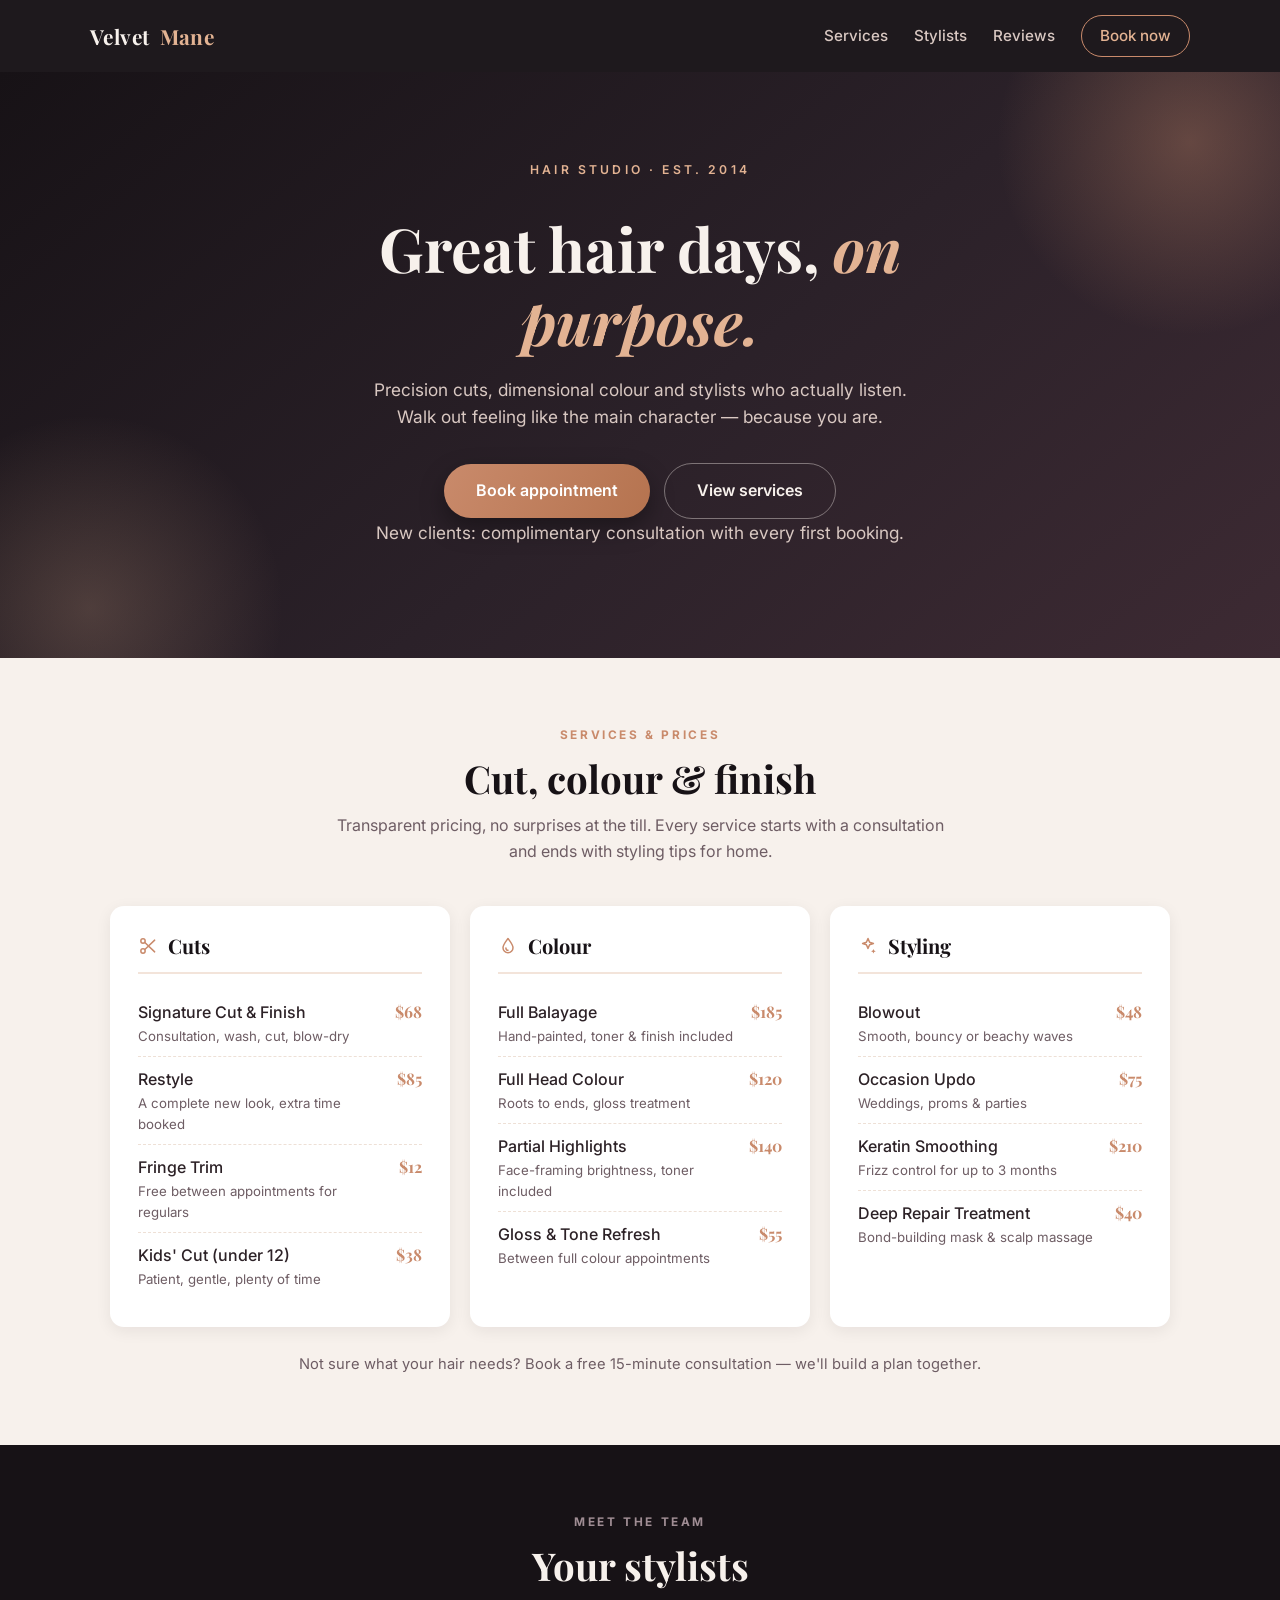
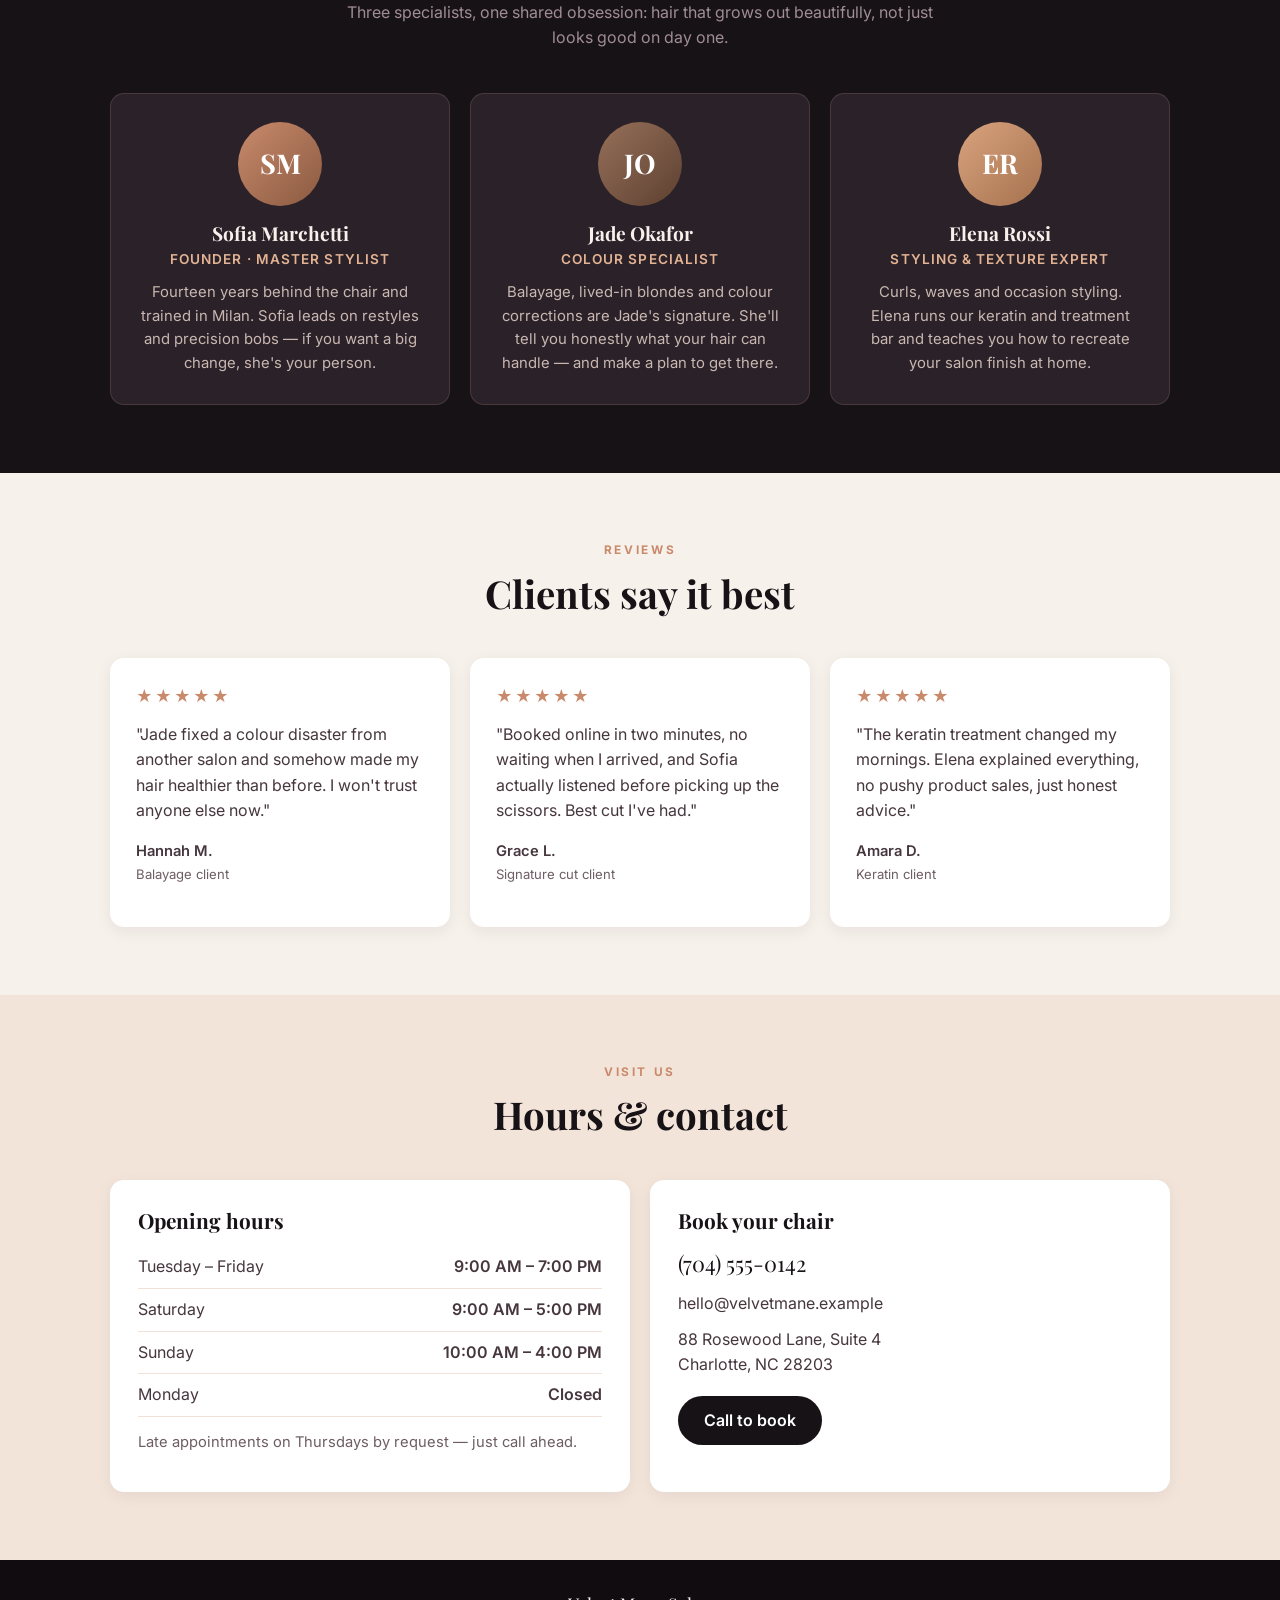
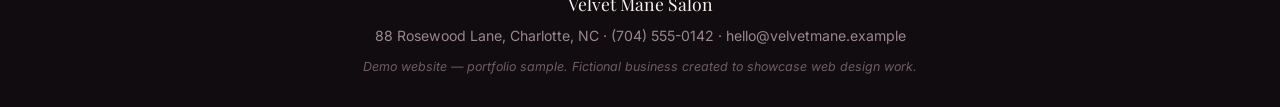
==== salon.html @ 2e72b4f2 "Add files via upload" ====
<!DOCTYPE html>
<html lang="en">
<head>
<meta charset="UTF-8">
<meta name="viewport" content="width=device-width, initial-scale=1.0">
<title>Velvet Mane Salon — Hair Studio</title>
<link rel="preconnect" href="https://fonts.googleapis.com">
<link href="https://fonts.googleapis.com/css2?family=Playfair+Display:wght@500;600;700&family=Inter:wght@400;500;600&display=swap" rel="stylesheet">
<style>
  :root{
    --ink:#171216; --ink-2:#221a20; --panel:#2b2129;
    --rose:#c98a6b; --rose-light:#e3b393; --rose-pale:#f3e4da;
    --cream:#f7f1ec; --muted:#a08d94; --muted-dark:#6e5d64;
    --radius:14px;
  }
  *{margin:0;padding:0;box-sizing:border-box}
  html{scroll-behavior:smooth}
  body{font-family:'Inter',system-ui,-apple-system,'Segoe UI',sans-serif;background:var(--cream);color:#2c2126;line-height:1.6}
  h1,h2,h3{font-family:'Playfair Display',Georgia,'Times New Roman',serif;line-height:1.2;color:var(--ink)}
  .wrap{max-width:1100px;margin:0 auto;padding:0 20px}
  a{text-decoration:none}

  /* Nav */
  header{position:sticky;top:0;z-index:50;background:rgba(23,18,22,.97)}
  .nav{display:flex;align-items:center;justify-content:space-between;padding:15px 0}
  .logo{display:flex;align-items:center;gap:10px;color:var(--cream);font-family:'Playfair Display',Georgia,serif;font-size:1.3rem;font-weight:700;letter-spacing:.02em}
  .logo .amp{color:var(--rose-light)}
  .nav-links{display:flex;gap:26px;align-items:center}
  .nav-links a{color:#d9c8c2;font-size:.95rem;font-weight:500}
  .nav-links a:hover{color:var(--rose-light)}
  .nav-cta{border:1.5px solid var(--rose);color:var(--rose-light) !important;padding:8px 18px;border-radius:999px;font-weight:600;transition:background .15s ease,color .15s ease}
  .nav-cta:hover{background:var(--rose);color:#fff !important}

  /* Hero */
  .hero{background:linear-gradient(140deg,#171216 0%,#2b2129 55%,#3d2a33 100%);color:var(--cream);padding:88px 0 80px;text-align:center;position:relative;overflow:hidden}
  .hero::before{content:"";position:absolute;top:-140px;right:-120px;width:420px;height:420px;border-radius:50%;background:radial-gradient(circle,rgba(201,138,107,.35),transparent 65%);pointer-events:none}
  .hero::after{content:"";position:absolute;bottom:-160px;left:-120px;width:420px;height:420px;border-radius:50%;background:radial-gradient(circle,rgba(227,179,147,.22),transparent 65%);pointer-events:none}
  .hero .kicker{letter-spacing:.26em;text-transform:uppercase;font-size:.76rem;color:var(--rose-light);font-weight:600}
  .hero h1{color:var(--cream);font-size:clamp(2.4rem,6vw,3.8rem);margin:16px auto 18px;max-width:700px}
  .hero h1 em{font-style:italic;color:var(--rose-light)}
  .hero p{max-width:540px;margin:0 auto 32px;color:#d9c8c2;font-size:1.08rem}
  .btn{display:inline-block;padding:14px 32px;border-radius:999px;font-weight:600;font-size:1rem;transition:transform .15s ease,background .15s ease,border-color .15s ease}
  .btn-primary{background:linear-gradient(120deg,var(--rose),#b5734f);color:#fff;box-shadow:0 10px 24px rgba(0,0,0,.35)}
  .btn-primary:hover{transform:translateY(-2px);background:linear-gradient(120deg,#b5734f,var(--rose))}
  .btn-ghost{border:1.5px solid rgba(247,241,236,.4);color:var(--cream);margin-left:10px}
  .btn-ghost:hover{border-color:var(--cream);transform:translateY(-2px)}
  .hero-note{margin-top:22px;font-size:.88rem;color:var(--muted)}

  section{padding:68px 0}
  .section-head{text-align:center;max-width:620px;margin:0 auto 42px}
  .section-head .kicker{letter-spacing:.22em;text-transform:uppercase;font-size:.74rem;color:var(--rose);font-weight:700}
  .section-head h2{font-size:clamp(1.8rem,4vw,2.4rem);margin:10px 0 12px}
  .section-head p{color:var(--muted-dark)}

  /* Services */
  .services-grid{display:grid;grid-template-columns:repeat(3,1fr);gap:20px}
  .service-col{background:#fff;border-radius:var(--radius);padding:28px;box-shadow:0 4px 16px rgba(23,18,22,.07)}
  .service-col h3{font-size:1.25rem;padding-bottom:14px;margin-bottom:16px;border-bottom:2px solid var(--rose-pale);display:flex;align-items:center;gap:10px}
  .service-col h3 svg{flex:none}
  .service-row{display:flex;justify-content:space-between;align-items:baseline;gap:12px;padding:9px 0;border-bottom:1px dashed #eee0d6}
  .service-row:last-child{border-bottom:none}
  .service-row .name{font-weight:500}
  .service-row .desc{display:block;font-weight:400;font-size:.83rem;color:var(--muted-dark)}
  .service-row .price{font-family:'Playfair Display',Georgia,serif;font-weight:700;color:var(--rose);white-space:nowrap}
  .service-note{text-align:center;margin-top:26px;color:var(--muted-dark);font-size:.92rem}

  /* Stylists */
  .stylists-sec{background:var(--ink);color:var(--cream)}
  .stylists-sec .section-head h2{color:var(--cream)}
  .stylists-sec .section-head p{color:var(--muted)}
  .stylists-grid{display:grid;grid-template-columns:repeat(3,1fr);gap:20px}
  .stylist{background:var(--panel);border:1px solid rgba(227,179,147,.16);border-radius:var(--radius);padding:28px;text-align:center}
  .avatar{width:84px;height:84px;border-radius:50%;margin:0 auto 16px;display:flex;align-items:center;justify-content:center;font-family:'Playfair Display',Georgia,serif;font-size:1.7rem;font-weight:700;color:#fff}
  .av-1{background:linear-gradient(135deg,#c98a6b,#8a5a41)}
  .av-2{background:linear-gradient(135deg,#96705a,#5d4030)}
  .av-3{background:linear-gradient(135deg,#d9a37e,#a5714e)}
  .stylist h3{color:var(--cream);font-size:1.2rem}
  .stylist .role{color:var(--rose-light);font-size:.85rem;font-weight:600;letter-spacing:.08em;text-transform:uppercase;margin:4px 0 10px}
  .stylist p{color:#c9b8b1;font-size:.93rem}

  /* Reviews */
  .reviews-grid{display:grid;grid-template-columns:repeat(3,1fr);gap:20px}
  .review{background:#fff;border-radius:var(--radius);padding:26px;box-shadow:0 4px 16px rgba(23,18,22,.07)}
  .stars{color:var(--rose);letter-spacing:2px}
  .review p{margin:12px 0 16px;color:#46363d}
  .review .who{font-weight:600;font-size:.92rem}
  .review .who span{display:block;font-weight:400;color:var(--muted-dark);font-size:.82rem}

  /* Contact / hours */
  .contact-sec{background:var(--rose-pale)}
  .contact-grid{display:grid;grid-template-columns:1fr 1fr;gap:20px}
  .contact-card{background:#fff;border-radius:var(--radius);padding:28px;box-shadow:0 4px 16px rgba(23,18,22,.06)}
  .contact-card h3{font-size:1.3rem;margin-bottom:14px}
  .hours{width:100%;border-collapse:collapse}
  .hours td{padding:8px 0;border-bottom:1px solid #f0e2d8;color:#46363d}
  .hours td:last-child{text-align:right;font-weight:600}
  .contact-card p{color:#46363d;margin-bottom:10px}
  .contact-card .big{font-family:'Playfair Display',Georgia,serif;font-size:1.35rem;color:var(--ink)}
  .btn-dark{display:inline-block;margin-top:8px;background:var(--ink);color:#fff;padding:12px 26px;border-radius:999px;font-weight:600;transition:background .15s ease,transform .15s ease}
  .btn-dark:hover{background:var(--rose);transform:translateY(-2px)}

  footer{background:#100c0f;color:#9a878c;padding:30px 0;text-align:center;font-size:.88rem}
  footer .fname{font-family:'Playfair Display',Georgia,serif;color:var(--cream);font-size:1.1rem;margin-bottom:6px}
  footer .demo{margin-top:10px;font-size:.78rem;color:#6f5d63;font-style:italic}

  @media (max-width:820px){
    .services-grid,.stylists-grid,.reviews-grid{grid-template-columns:1fr 1fr}
    .contact-grid{grid-template-columns:1fr}
  }
  @media (max-width:560px){
    .nav-links a:not(.nav-cta){display:none}
    .services-grid,.stylists-grid,.reviews-grid{grid-template-columns:1fr}
    .hero{padding:62px 0 58px}
    .btn-ghost{margin-left:0;margin-top:10px}
    section{padding:52px 0}
  }
</style>
</head>
<body>

<header>
  <div class="wrap nav">
    <a class="logo" href="#">Velvet <span class="amp">Mane</span></a>
    <nav class="nav-links">
      <a href="#services">Services</a>
      <a href="#stylists">Stylists</a>
      <a href="#reviews">Reviews</a>
      <a href="#contact" class="nav-cta">Book now</a>
    </nav>
  </div>
</header>

<section class="hero">
  <div class="wrap">
    <p class="kicker">Hair studio · Est. 2014</p>
    <h1>Great hair days, <em>on purpose.</em></h1>
    <p>Precision cuts, dimensional colour and stylists who actually listen. Walk out feeling like the main character — because you are.</p>
    <a class="btn btn-primary" href="#contact">Book appointment</a>
    <a class="btn btn-ghost" href="#services">View services</a>
    <p class="hero-note">New clients: complimentary consultation with every first booking.</p>
  </div>
</section>

<section id="services">
  <div class="wrap">
    <div class="section-head">
      <p class="kicker">Services &amp; prices</p>
      <h2>Cut, colour &amp; finish</h2>
      <p>Transparent pricing, no surprises at the till. Every service starts with a consultation and ends with styling tips for home.</p>
    </div>
    <div class="services-grid">
      <div class="service-col">
        <h3><svg width="20" height="20" viewBox="0 0 24 24" fill="none" aria-hidden="true"><circle cx="6" cy="6" r="2.6" stroke="#c98a6b" stroke-width="1.8"/><circle cx="6" cy="18" r="2.6" stroke="#c98a6b" stroke-width="1.8"/><path d="M8.2 7.8 20 19M8.2 16.2 20 5" stroke="#c98a6b" stroke-width="1.8" stroke-linecap="round"/></svg>Cuts</h3>
        <div class="service-row"><div><span class="name">Signature Cut &amp; Finish</span><span class="desc">Consultation, wash, cut, blow-dry</span></div><span class="price">$68</span></div>
        <div class="service-row"><div><span class="name">Restyle</span><span class="desc">A complete new look, extra time booked</span></div><span class="price">$85</span></div>
        <div class="service-row"><div><span class="name">Fringe Trim</span><span class="desc">Free between appointments for regulars</span></div><span class="price">$12</span></div>
        <div class="service-row"><div><span class="name">Kids' Cut (under 12)</span><span class="desc">Patient, gentle, plenty of time</span></div><span class="price">$38</span></div>
      </div>
      <div class="service-col">
        <h3><svg width="20" height="20" viewBox="0 0 24 24" fill="none" aria-hidden="true"><path d="M12 3c3 4.2 6 7.6 6 11a6 6 0 1 1-12 0c0-3.4 3-6.8 6-11Z" stroke="#c98a6b" stroke-width="1.8" stroke-linejoin="round"/><path d="M9.5 14.5a2.6 2.6 0 0 0 2.5 2.7" stroke="#c98a6b" stroke-width="1.8" stroke-linecap="round"/></svg>Colour</h3>
        <div class="service-row"><div><span class="name">Full Balayage</span><span class="desc">Hand-painted, toner &amp; finish included</span></div><span class="price">$185</span></div>
        <div class="service-row"><div><span class="name">Full Head Colour</span><span class="desc">Roots to ends, gloss treatment</span></div><span class="price">$120</span></div>
        <div class="service-row"><div><span class="name">Partial Highlights</span><span class="desc">Face-framing brightness, toner included</span></div><span class="price">$140</span></div>
        <div class="service-row"><div><span class="name">Gloss &amp; Tone Refresh</span><span class="desc">Between full colour appointments</span></div><span class="price">$55</span></div>
      </div>
      <div class="service-col">
        <h3><svg width="20" height="20" viewBox="0 0 24 24" fill="none" aria-hidden="true"><path d="M12 3l1.9 4.6L18.5 9l-4.6 1.4L12 15l-1.9-4.6L5.5 9l4.6-1.4L12 3Z" stroke="#c98a6b" stroke-width="1.8" stroke-linejoin="round"/><path d="M18.5 15.5l.8 2 2 .8-2 .8-.8 2-.8-2-2-.8 2-.8.8-2Z" fill="#c98a6b"/></svg>Styling</h3>
        <div class="service-row"><div><span class="name">Blowout</span><span class="desc">Smooth, bouncy or beachy waves</span></div><span class="price">$48</span></div>
        <div class="service-row"><div><span class="name">Occasion Updo</span><span class="desc">Weddings, proms &amp; parties</span></div><span class="price">$75</span></div>
        <div class="service-row"><div><span class="name">Keratin Smoothing</span><span class="desc">Frizz control for up to 3 months</span></div><span class="price">$210</span></div>
        <div class="service-row"><div><span class="name">Deep Repair Treatment</span><span class="desc">Bond-building mask &amp; scalp massage</span></div><span class="price">$40</span></div>
      </div>
    </div>
    <p class="service-note">Not sure what your hair needs? Book a free 15-minute consultation — we'll build a plan together.</p>
  </div>
</section>

<section id="stylists" class="stylists-sec">
  <div class="wrap">
    <div class="section-head">
      <p class="kicker">Meet the team</p>
      <h2>Your stylists</h2>
      <p>Three specialists, one shared obsession: hair that grows out beautifully, not just looks good on day one.</p>
    </div>
    <div class="stylists-grid">
      <div class="stylist">
        <div class="avatar av-1">SM</div>
        <h3>Sofia Marchetti</h3>
        <p class="role">Founder · Master Stylist</p>
        <p>Fourteen years behind the chair and trained in Milan. Sofia leads on restyles and precision bobs — if you want a big change, she's your person.</p>
      </div>
      <div class="stylist">
        <div class="avatar av-2">JO</div>
        <h3>Jade Okafor</h3>
        <p class="role">Colour Specialist</p>
        <p>Balayage, lived-in blondes and colour corrections are Jade's signature. She'll tell you honestly what your hair can handle — and make a plan to get there.</p>
      </div>
      <div class="stylist">
        <div class="avatar av-3">ER</div>
        <h3>Elena Rossi</h3>
        <p class="role">Styling &amp; Texture Expert</p>
        <p>Curls, waves and occasion styling. Elena runs our keratin and treatment bar and teaches you how to recreate your salon finish at home.</p>
      </div>
    </div>
  </div>
</section>

<section id="reviews">
  <div class="wrap">
    <div class="section-head">
      <p class="kicker">Reviews</p>
      <h2>Clients say it best</h2>
    </div>
    <div class="reviews-grid">
      <div class="review">
        <div class="stars">★★★★★</div>
        <p>"Jade fixed a colour disaster from another salon and somehow made my hair healthier than before. I won't trust anyone else now."</p>
        <p class="who">Hannah M.<span>Balayage client</span></p>
      </div>
      <div class="review">
        <div class="stars">★★★★★</div>
        <p>"Booked online in two minutes, no waiting when I arrived, and Sofia actually listened before picking up the scissors. Best cut I've had."</p>
        <p class="who">Grace L.<span>Signature cut client</span></p>
      </div>
      <div class="review">
        <div class="stars">★★★★★</div>
        <p>"The keratin treatment changed my mornings. Elena explained everything, no pushy product sales, just honest advice."</p>
        <p class="who">Amara D.<span>Keratin client</span></p>
      </div>
    </div>
  </div>
</section>

<section id="contact" class="contact-sec">
  <div class="wrap">
    <div class="section-head">
      <p class="kicker">Visit us</p>
      <h2>Hours &amp; contact</h2>
    </div>
    <div class="contact-grid">
      <div class="contact-card">
        <h3>Opening hours</h3>
        <table class="hours">
          <tr><td>Tuesday – Friday</td><td>9:00 AM – 7:00 PM</td></tr>
          <tr><td>Saturday</td><td>9:00 AM – 5:00 PM</td></tr>
          <tr><td>Sunday</td><td>10:00 AM – 4:00 PM</td></tr>
          <tr><td>Monday</td><td>Closed</td></tr>
        </table>
        <p style="margin-top:14px;font-size:.92rem;color:#6e5d64">Late appointments on Thursdays by request — just call ahead.</p>
      </div>
      <div class="contact-card">
        <h3>Book your chair</h3>
        <p class="big">(704) 555-0142</p>
        <p>hello@velvetmane.example</p>
        <p>88 Rosewood Lane, Suite 4<br>Charlotte, NC 28203</p>
        <a class="btn-dark" href="tel:+17045550142">Call to book</a>
      </div>
    </div>
  </div>
</section>

<footer>
  <div class="wrap">
    <p class="fname">Velvet Mane Salon</p>
    <p>88 Rosewood Lane, Charlotte, NC · (704) 555-0142 · hello@velvetmane.example</p>
    <p class="demo">Demo website — portfolio sample. Fictional business created to showcase web design work.</p>
  </div>
</footer>

</body>
</html>
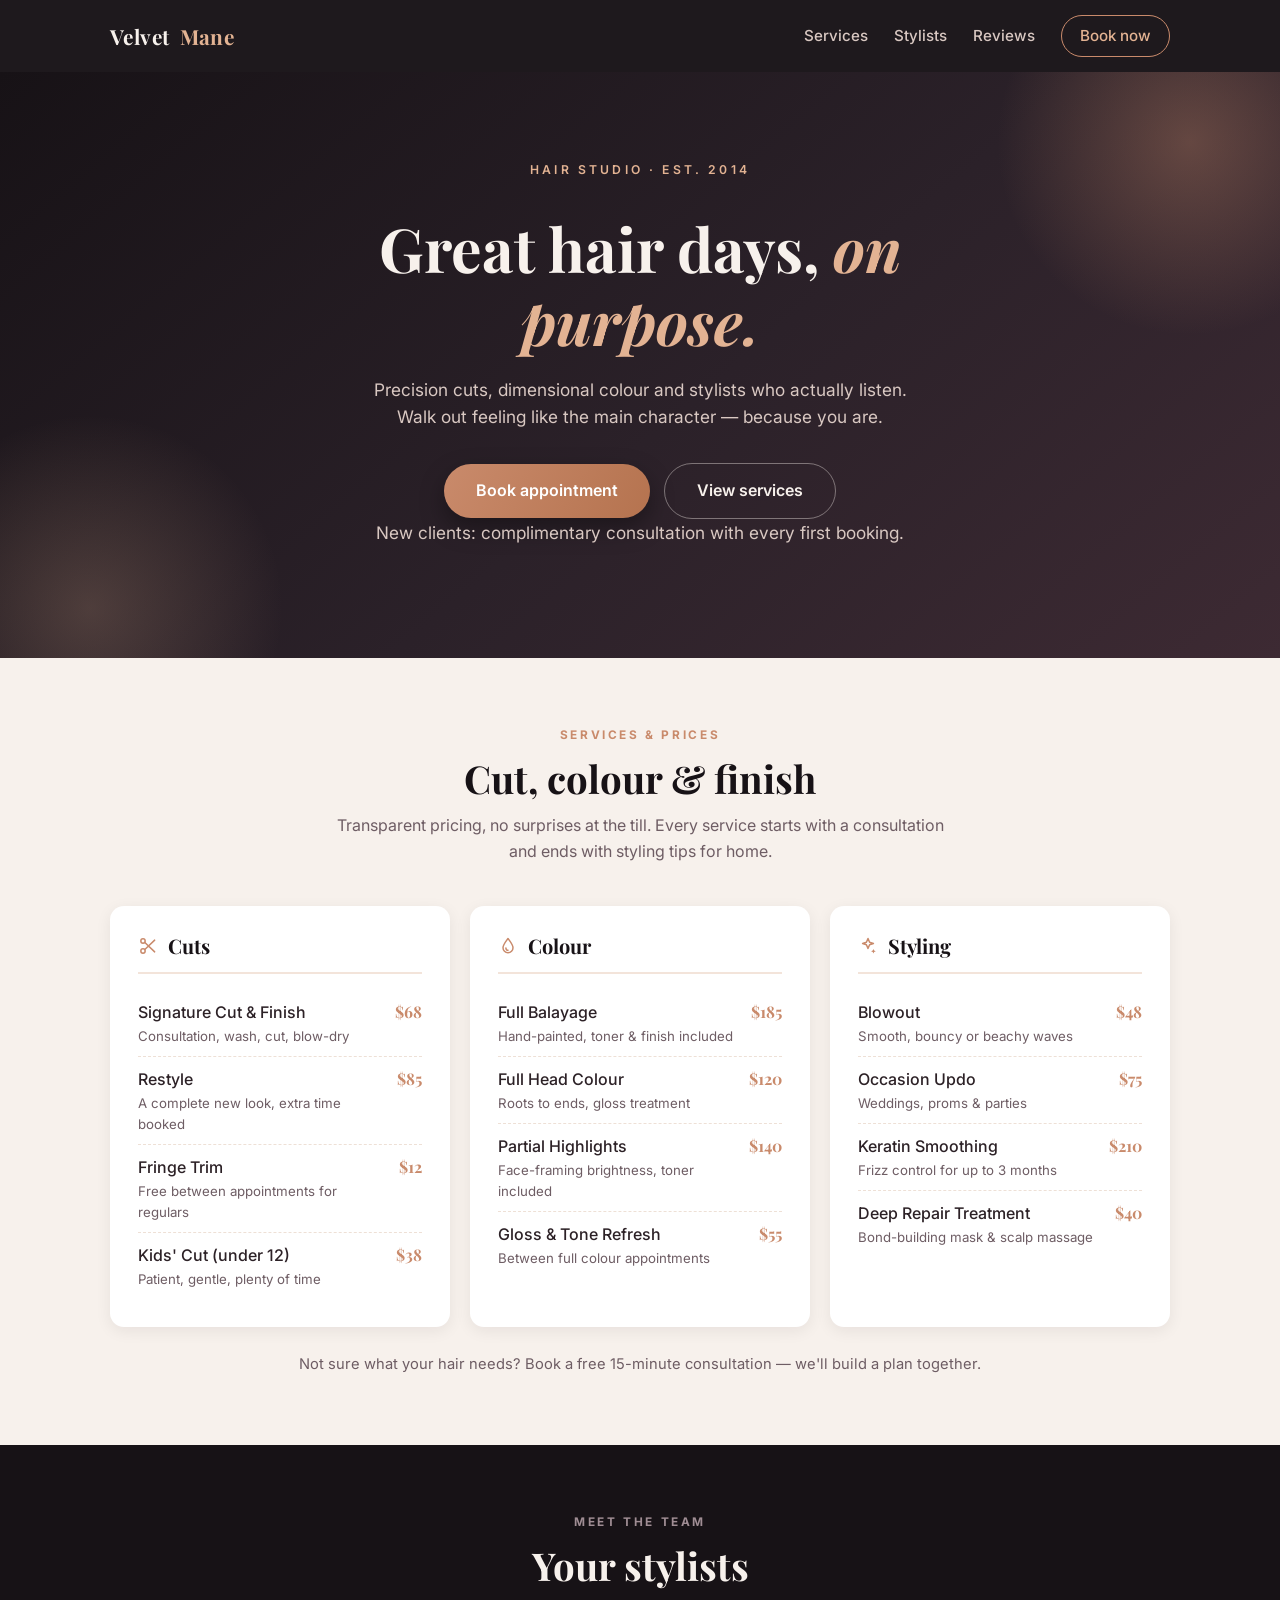
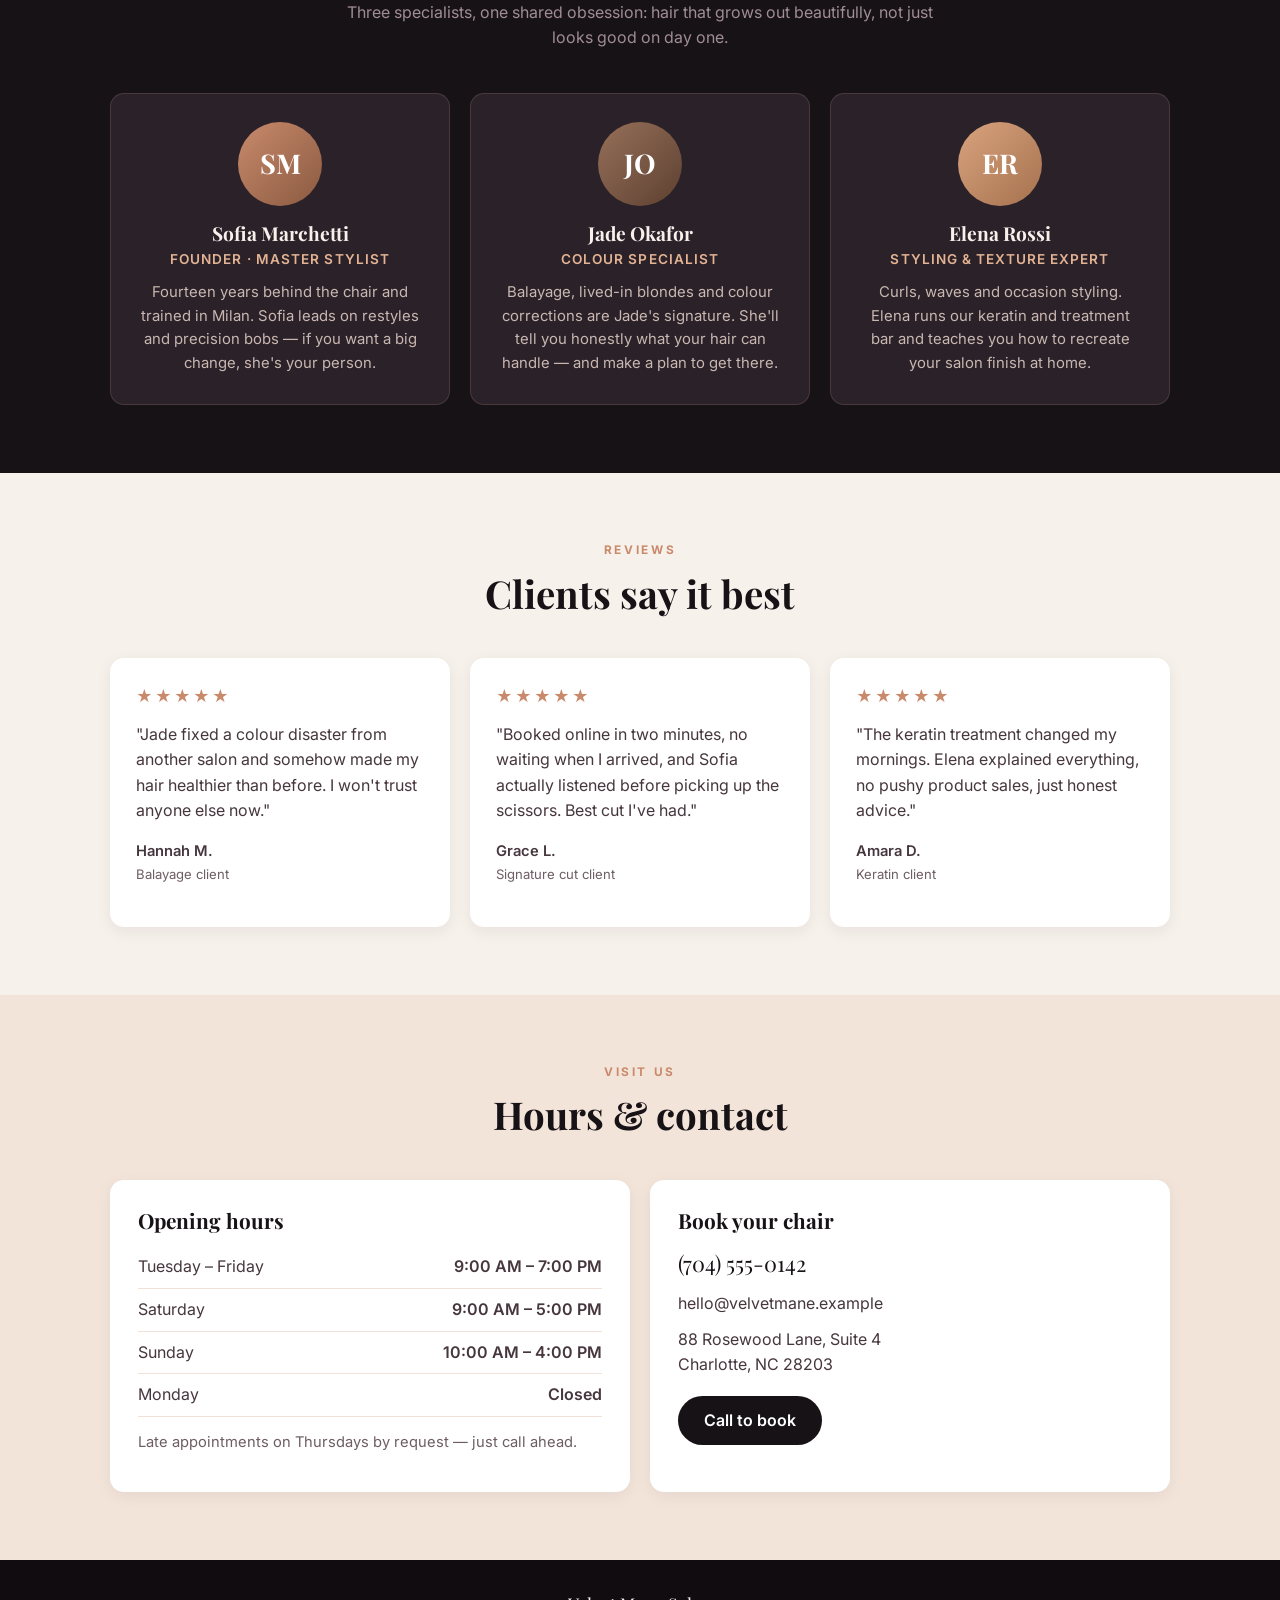
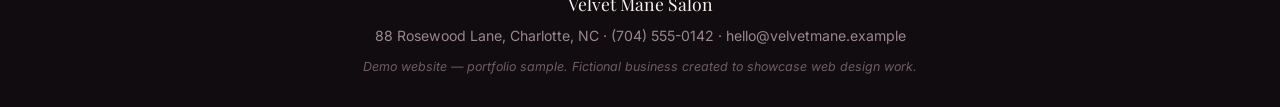
==== commit 0a17e62f: "Fix salon demo header side padding" ====
--- a/salon.html
+++ b/salon.html
@@ -22,7 +22,7 @@
 
   /* Nav */
   header{position:sticky;top:0;z-index:50;background:rgba(23,18,22,.97)}
-  .nav{display:flex;align-items:center;justify-content:space-between;padding:15px 0}
+  .nav{display:flex;align-items:center;justify-content:space-between;padding:15px 20px}
   .logo{display:flex;align-items:center;gap:10px;color:var(--cream);font-family:'Playfair Display',Georgia,serif;font-size:1.3rem;font-weight:700;letter-spacing:.02em}
   .logo .amp{color:var(--rose-light)}
   .nav-links{display:flex;gap:26px;align-items:center}
